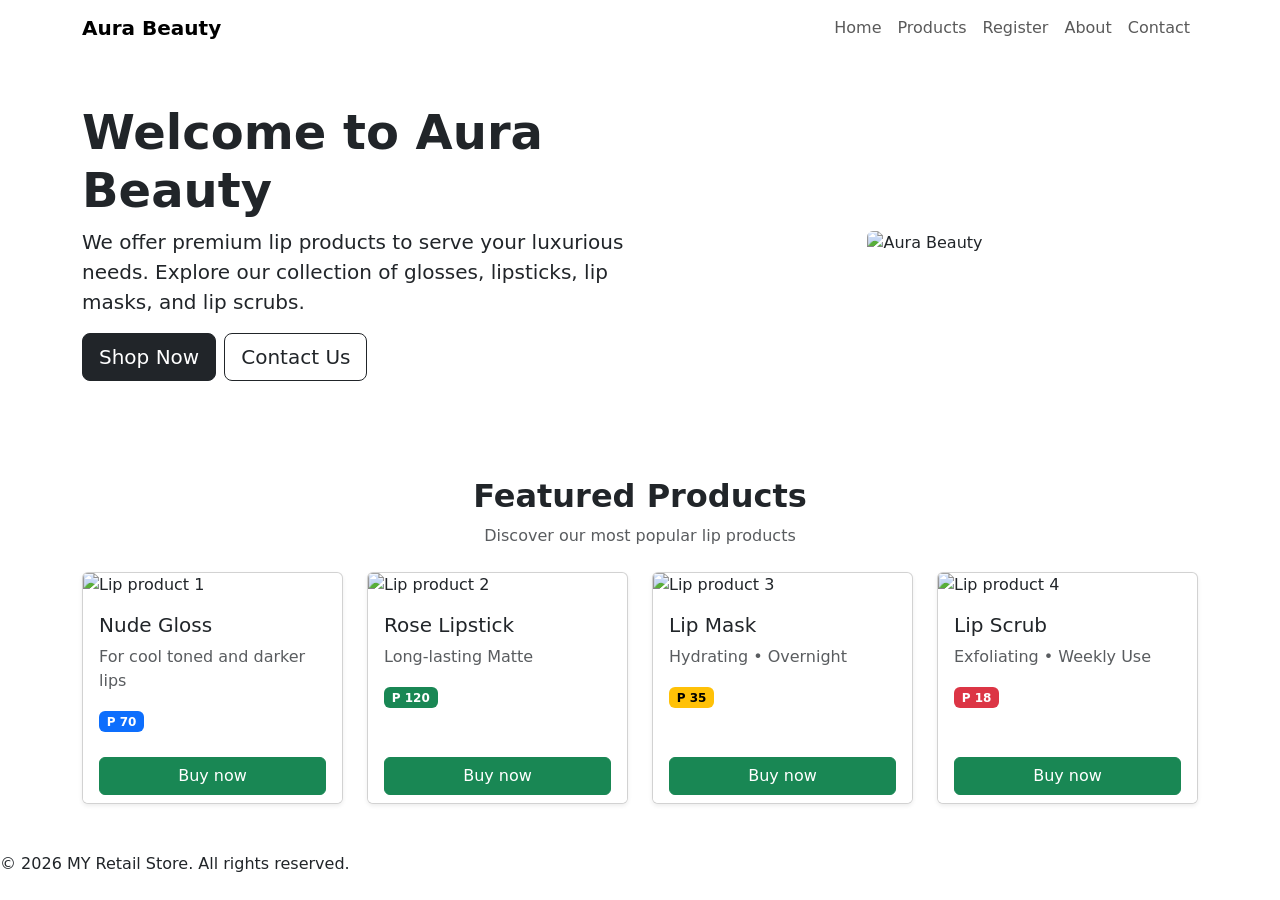
==== index.html @ e470f516 "Add files via upload" ====
<!DOCTYPE html>
<html lang="en">
<head>
	<meta charset="UTF-8">	
	<title>Home Page</title>
	<link rel="stylesheet" href="style.css">
    <!-- Bootstrap CSS -->
  <link href="https://cdn.jsdelivr.net/npm/bootstrap@5.3.3/dist/css/bootstrap.min.css" rel="stylesheet">
  <!--Bootsrap Icons-->
  <link rel="stylesheet" href="https://cdn.jsdelivr.net/npm/bootstrap-icons@1.11.3/font/bootstrap-icons.css">
</head>
<body>
<nav class="navbar navbar-expand-lg navbar-light custom-nav">
    <div class="container">
        <!--Logo/Brand-->
        <a class="navbar-brand fw-bold" href="index.html">
            Aura Beauty</a>
        <!--Mobile Toggle Button-->
        <button class="navbar-toggler" type="button" data-bs-toggle="collapse" data-bs-target="#mainNav">
            <span class="navbar-toggler-icon"></span>
        </button>
        <!--Navigation Links-->
        <div class="collapse navbar-collapse"id="mainNav">
              <ul class="navbar-nav ms-auto align-items-lg-center">
                <li class="nav-item">
                    <a class="nav-link" href="index.html">Home</a>
                </li>
                <li class="nav-item">
                    <a class="nav-link" href="products.html">Products</a>
                </li>
                <li class="nav-item">
                    <a class="nav-link" href="register.html">Register</a>
                </li>
                <li class="nav-item">
                    <a class="nav-link" href="about.html">About</a>
                </li>
                <li class="nav-item">
                    <a class="nav-link" href="contact.html">Contact</a>
                </li>
                  </ul>
                </div>
    </div>
</nav>	
<header class="py-5 custom-header">
    <div class="container">
        <div class="row align-items-center g-4">
            <div class="col-md-6">
                <h1 class="display-5 fw-bold">Welcome to Aura Beauty</h1>
                <p class="lead">
                  We offer premium lip products to serve your luxurious needs. Explore our collection of glosses, lipsticks, lip masks, and lip scrubs.
                </p>
                <div class="d-flex gap-2">
                    <a class="btn btn-dark btn-lg" href="products.html">Shop Now</a>
                    <a class="btn btn-outline-dark btn-lg" href="contact us.html">Contact Us</a>
                </div>
            </div>
            <div class="col-md-6 text-center">
                <img src="images/home-page.jpg" alt="Aura Beauty" class="img-fluid rounded">
            </div>
        </div>
      </div>
</header>
  
<!--Main Content-->
 <main>
    <section id="lip-product" class="py-5"> 
  <div class="container"> 
    <div class="text-center mb-4"> 
      <h2 class="fw-bold">Featured Products</h2> 
      <p class="text-muted">Discover our most popular lip products</p> 
    </div> 
 
    <div class="row g-4"> 
      <!-- Lip product 1 --> 
      <div class="col-sm-6 col-lg-3"> 
        <div class="card h-100 shadow-sm"> 
          <img src="images/lip gloss.jpg" class="card-img-top" alt="Lip product 1"> 
          <div class="card-body"> 
            <h5 class="card-title">Nude Gloss</h5> 
            <p class="card-text text-muted">For cool toned and darker lips </p> 
            <span class="badge text-bg-primary">P 70</span> 
          </div> 
          <div class="card-footer bg-white border-0"> 
            <a href="register.html" class="btn btn-success w-100">Buy now</a> 
          </div> 
        </div> 
      </div> 
 
      <!-- Lip product 2 --> 
      <div class="col-sm-6 col-lg-3"> 
        <div class="card h-100 shadow-sm"> 
          <img src="images/lip stick.jpg" class="card-img-top" alt="Lip product 2"> 
          <div class="card-body"> 
            <h5 class="card-title">Rose Lipstick</h5> 
            <p class="card-text text-muted">Long-lasting Matte </p> 
            <span class="badge text-bg-success">P 120</span> 
          </div> 
          <div class="card-footer bg-white border-0"> 
            <a href="register.html" class="btn btn-success w-100">Buy now</a> 
          </div> 
        </div> 
      </div> 
 
      <!-- Lip product 3 --> 
      <div class="col-sm-6 col-lg-3"> 
        <div class="card h-100 shadow-sm"> 
          <img src="images/lip mask.jpg" class="card-img-top" alt="Lip product 3"> 
          <div class="card-body"> 
            <h5 class="card-title">Lip Mask</h5> 
            <p class="card-text text-muted">Hydrating • Overnight </p> 
            <span class="badge text-bg-warning">P 35</span> 
          </div> 
          <div class="card-footer bg-white border-0"> 
            <a href="register.html" class="btn btn-success w-100">Buy now</a> 
          </div> 
        </div> 
      </div> 
 
      <!-- Lip product 4 --> 
      <div class="col-sm-6 col-lg-3"> 
        <div class="card h-100 shadow-sm"> 
          <img src="images/lip scrub.jpg" class="card-img-top" alt="Lip product 4"> 
          <div class="card-body"> 
            <h5 class="card-title">Lip Scrub</h5> 
            <p class="card-text text-muted">Exfoliating • Weekly Use </p> 
            <span class="badge text-bg-danger">P 18</span> 
          </div> 
          <div class="card-footer bg-white border-0"> 
            <a href="register.html" class="btn btn-success w-100">Buy now</a> 
          </div> 
        </div> 
      </div> 
    </div> 
  </div> 
</section> 
   </section>
  </main>
 <!--Footer-->
  <footer>
	<p>&copy; 2026 MY Retail Store. All rights reserved.</p>
 </footer>
 <scriptt scr="https://cdn.jsdelivr.net/npm/bootstrap@5.3.3/dist/js/bootstrap.bundle.min.js"></scriptt>
</body>
</html>
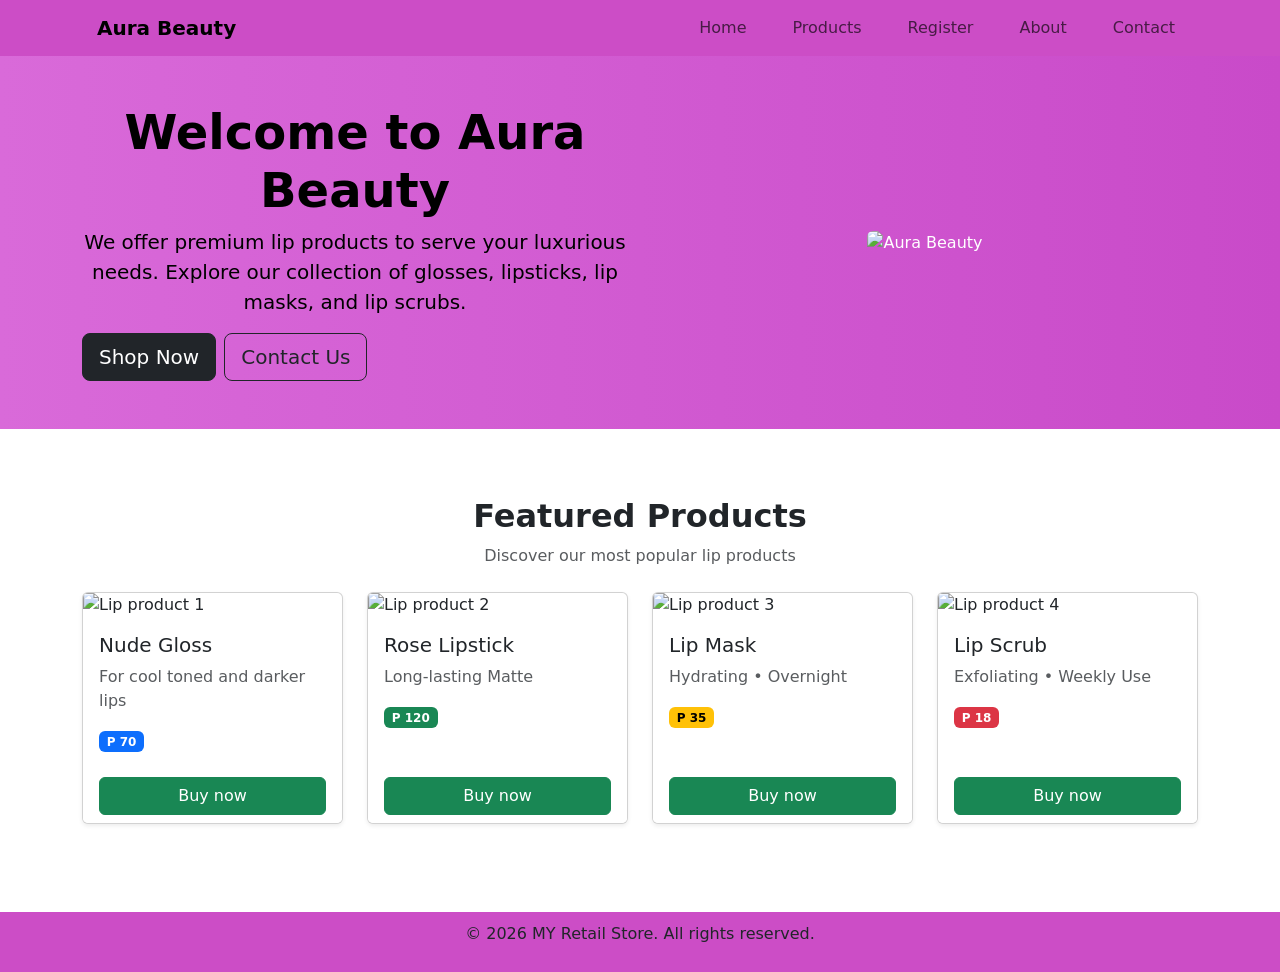
==== commit 0df19021: "Fix HTML structure" ====
--- a/index.html
+++ b/index.html
@@ -51,7 +51,7 @@
                 </p>
                 <div class="d-flex gap-2">
                     <a class="btn btn-dark btn-lg" href="products.html">Shop Now</a>
-                    <a class="btn btn-outline-dark btn-lg" href="contact us.html">Contact Us</a>
+                    <a class="btn btn-outline-dark btn-lg" href="contact.html">Contact Us</a>
                 </div>
             </div>
             <div class="col-md-6 text-center">
@@ -74,7 +74,7 @@
       <!-- Lip product 1 --> 
       <div class="col-sm-6 col-lg-3"> 
         <div class="card h-100 shadow-sm"> 
-          <img src="images/lip gloss.jpg" class="card-img-top" alt="Lip product 1"> 
+          <img src="images/lip-gloss.jpg" class="card-img-top" alt="Lip product 1"> 
           <div class="card-body"> 
             <h5 class="card-title">Nude Gloss</h5> 
             <p class="card-text text-muted">For cool toned and darker lips </p> 
@@ -89,7 +89,7 @@
       <!-- Lip product 2 --> 
       <div class="col-sm-6 col-lg-3"> 
         <div class="card h-100 shadow-sm"> 
-          <img src="images/lip stick.jpg" class="card-img-top" alt="Lip product 2"> 
+          <img src="images/lip-stick.jpg" class="card-img-top" alt="Lip product 2"> 
           <div class="card-body"> 
             <h5 class="card-title">Rose Lipstick</h5> 
             <p class="card-text text-muted">Long-lasting Matte </p> 
@@ -104,7 +104,7 @@
       <!-- Lip product 3 --> 
       <div class="col-sm-6 col-lg-3"> 
         <div class="card h-100 shadow-sm"> 
-          <img src="images/lip mask.jpg" class="card-img-top" alt="Lip product 3"> 
+          <img src="images/lip-mask.jpg" class="card-img-top" alt="Lip product 3"> 
           <div class="card-body"> 
             <h5 class="card-title">Lip Mask</h5> 
             <p class="card-text text-muted">Hydrating • Overnight </p> 
@@ -119,7 +119,7 @@
       <!-- Lip product 4 --> 
       <div class="col-sm-6 col-lg-3"> 
         <div class="card h-100 shadow-sm"> 
-          <img src="images/lip scrub.jpg" class="card-img-top" alt="Lip product 4"> 
+          <img src="images/lip-scrub.jpg" class="card-img-top" alt="Lip product 4"> 
           <div class="card-body"> 
             <h5 class="card-title">Lip Scrub</h5> 
             <p class="card-text text-muted">Exfoliating • Weekly Use </p> 
@@ -132,13 +132,12 @@
       </div> 
     </div> 
   </div> 
-</section> 
    </section>
   </main>
  <!--Footer-->
   <footer>
 	<p>&copy; 2026 MY Retail Store. All rights reserved.</p>
  </footer>
- <scriptt scr="https://cdn.jsdelivr.net/npm/bootstrap@5.3.3/dist/js/bootstrap.bundle.min.js"></scriptt>
+ <script src="https://cdn.jsdelivr.net/npm/bootstrap@5.3.3/dist/js/bootstrap.bundle.min.js"></scriptt>
 </body>
 </html>
--- a/style.css
+++ b/style.css
@@ -0,0 +1,85 @@
+/* Make page take full height*/
+html,body {height: 100%;
+           margin: 0;
+}
+/* Flex layout */
+body {display:flex;
+       flex-direction:column;
+}
+/* Main content grows */
+main {flex:1;}
+/* Reset default browser spacing */
+body {
+	margin: 0;
+	font-family: Arial,sans-serif;
+	background-color: #f4f4f4;
+}
+
+/* Header */
+header {
+	background-color: #cc4dc6;
+        color: white;
+	padding: 20px;
+        text-align: center;
+}
+
+/* Navigation */
+
+nav{ 
+        background-color: #cc4dc6;
+	padding: 10px;
+	text-align: center;
+}
+
+nav a {
+      color: rgb(0, 0, 0);
+      text-decoration: none;
+      margin:0 15px;
+      font-weight: bold;
+}
+
+nav a:hover {
+     text-decoration:underline;
+}
+
+/* Main content */
+main {
+     padding: 20px;
+}
+
+/* Sections */
+section {
+       background-color: white;
+       padding: 15px;
+       margin-bottom: 20px;
+       border-radius: 5px;
+}
+ /* Products */
+.product { 
+	border: 1px solid #cc4dc6;
+	padding: 10px;
+	margin-top: 10px;
+	border-radius: 5px;
+}
+
+/* Footer */
+footer {
+	background-color: #cc4dc6;
+	colour: rgb(0, 0, 0);
+	text-align: center;
+        padding: 10px;
+        
+}
+ 
+/*Custome header styling*/
+.custom-nav{
+	background-color: #cc4dc6;
+}
+.custom-header {background:linear-gradient(to right, #d96ad9, #c94ac9)
+}      
+
+.custom-header h1,
+.custom-header p {
+        color:black;
+}
+      
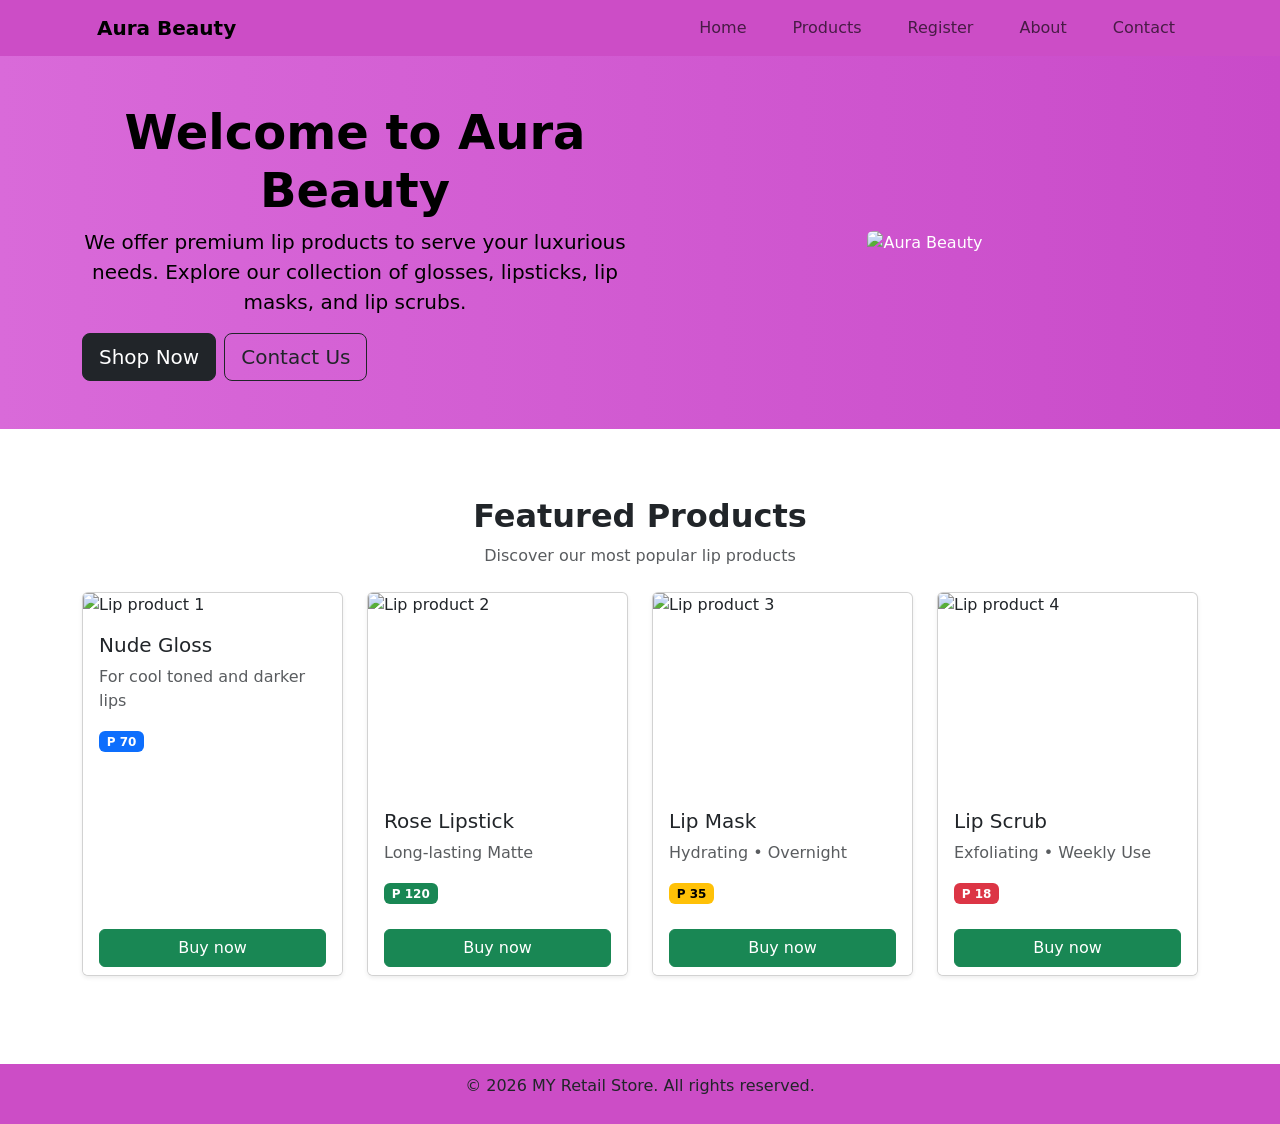
==== commit 8ffbb79c: "Add files via upload" ====
--- a/index.html
+++ b/index.html
@@ -1,13 +1,15 @@
 <!DOCTYPE html>
 <html lang="en">
 <head>
-	<meta charset="UTF-8">	
+	<meta charset="UTF-8">
+  <meta name="viewport" content="width=device-width, initial-scale=1">
 	<title>Home Page</title>
 	<link rel="stylesheet" href="style.css">
     <!-- Bootstrap CSS -->
   <link href="https://cdn.jsdelivr.net/npm/bootstrap@5.3.3/dist/css/bootstrap.min.css" rel="stylesheet">
   <!--Bootsrap Icons-->
   <link rel="stylesheet" href="https://cdn.jsdelivr.net/npm/bootstrap-icons@1.11.3/font/bootstrap-icons.css">
+
 </head>
 <body>
 <nav class="navbar navbar-expand-lg navbar-light custom-nav">
@@ -44,7 +46,7 @@
 <header class="py-5 custom-header">
     <div class="container">
         <div class="row align-items-center g-4">
-            <div class="col-md-6">
+            <div class="col-12 col-md-6">
                 <h1 class="display-5 fw-bold">Welcome to Aura Beauty</h1>
                 <p class="lead">
                   We offer premium lip products to serve your luxurious needs. Explore our collection of glosses, lipsticks, lip masks, and lip scrubs.
@@ -72,9 +74,9 @@
  
     <div class="row g-4"> 
       <!-- Lip product 1 --> 
-      <div class="col-sm-6 col-lg-3"> 
+      <div class="col-12 col-sm-6 col-lg-3"> 
         <div class="card h-100 shadow-sm"> 
-          <img src="images/lip-gloss.jpg" class="card-img-top" alt="Lip product 1"> 
+          <img src="images/lip-gloss.jpg" class="card-img-top img-fluid" alt="Lip product 1"> 
           <div class="card-body"> 
             <h5 class="card-title">Nude Gloss</h5> 
             <p class="card-text text-muted">For cool toned and darker lips </p> 
@@ -87,7 +89,7 @@
       </div> 
  
       <!-- Lip product 2 --> 
-      <div class="col-sm-6 col-lg-3"> 
+      <div class="col-12 col-sm-6 col-lg-3"> 
         <div class="card h-100 shadow-sm"> 
           <img src="images/lip-stick.jpg" class="card-img-top" alt="Lip product 2"> 
           <div class="card-body"> 
@@ -102,7 +104,7 @@
       </div> 
  
       <!-- Lip product 3 --> 
-      <div class="col-sm-6 col-lg-3"> 
+      <div class="col-12 col-sm-6 col-lg-3"> 
         <div class="card h-100 shadow-sm"> 
           <img src="images/lip-mask.jpg" class="card-img-top" alt="Lip product 3"> 
           <div class="card-body"> 
@@ -117,7 +119,7 @@
       </div> 
  
       <!-- Lip product 4 --> 
-      <div class="col-sm-6 col-lg-3"> 
+      <div class="col-12 col-sm-6 col-lg-3"> 
         <div class="card h-100 shadow-sm"> 
           <img src="images/lip-scrub.jpg" class="card-img-top" alt="Lip product 4"> 
           <div class="card-body"> 
@@ -138,6 +140,6 @@
   <footer>
 	<p>&copy; 2026 MY Retail Store. All rights reserved.</p>
  </footer>
- <script src="https://cdn.jsdelivr.net/npm/bootstrap@5.3.3/dist/js/bootstrap.bundle.min.js"></scriptt>
+ <script src="https://cdn.jsdelivr.net/npm/bootstrap@5.3.3/dist/js/bootstrap.bundle.min.js"></script>
 </body>
 </html>
--- a/style.css
+++ b/style.css
@@ -82,4 +82,9 @@
 .custom-header p {
         color:black;
 }
-      
+ 
+/* Fix product images */
+.card-img-top {
+        height: 200px;
+        object-fit: cover;
+}
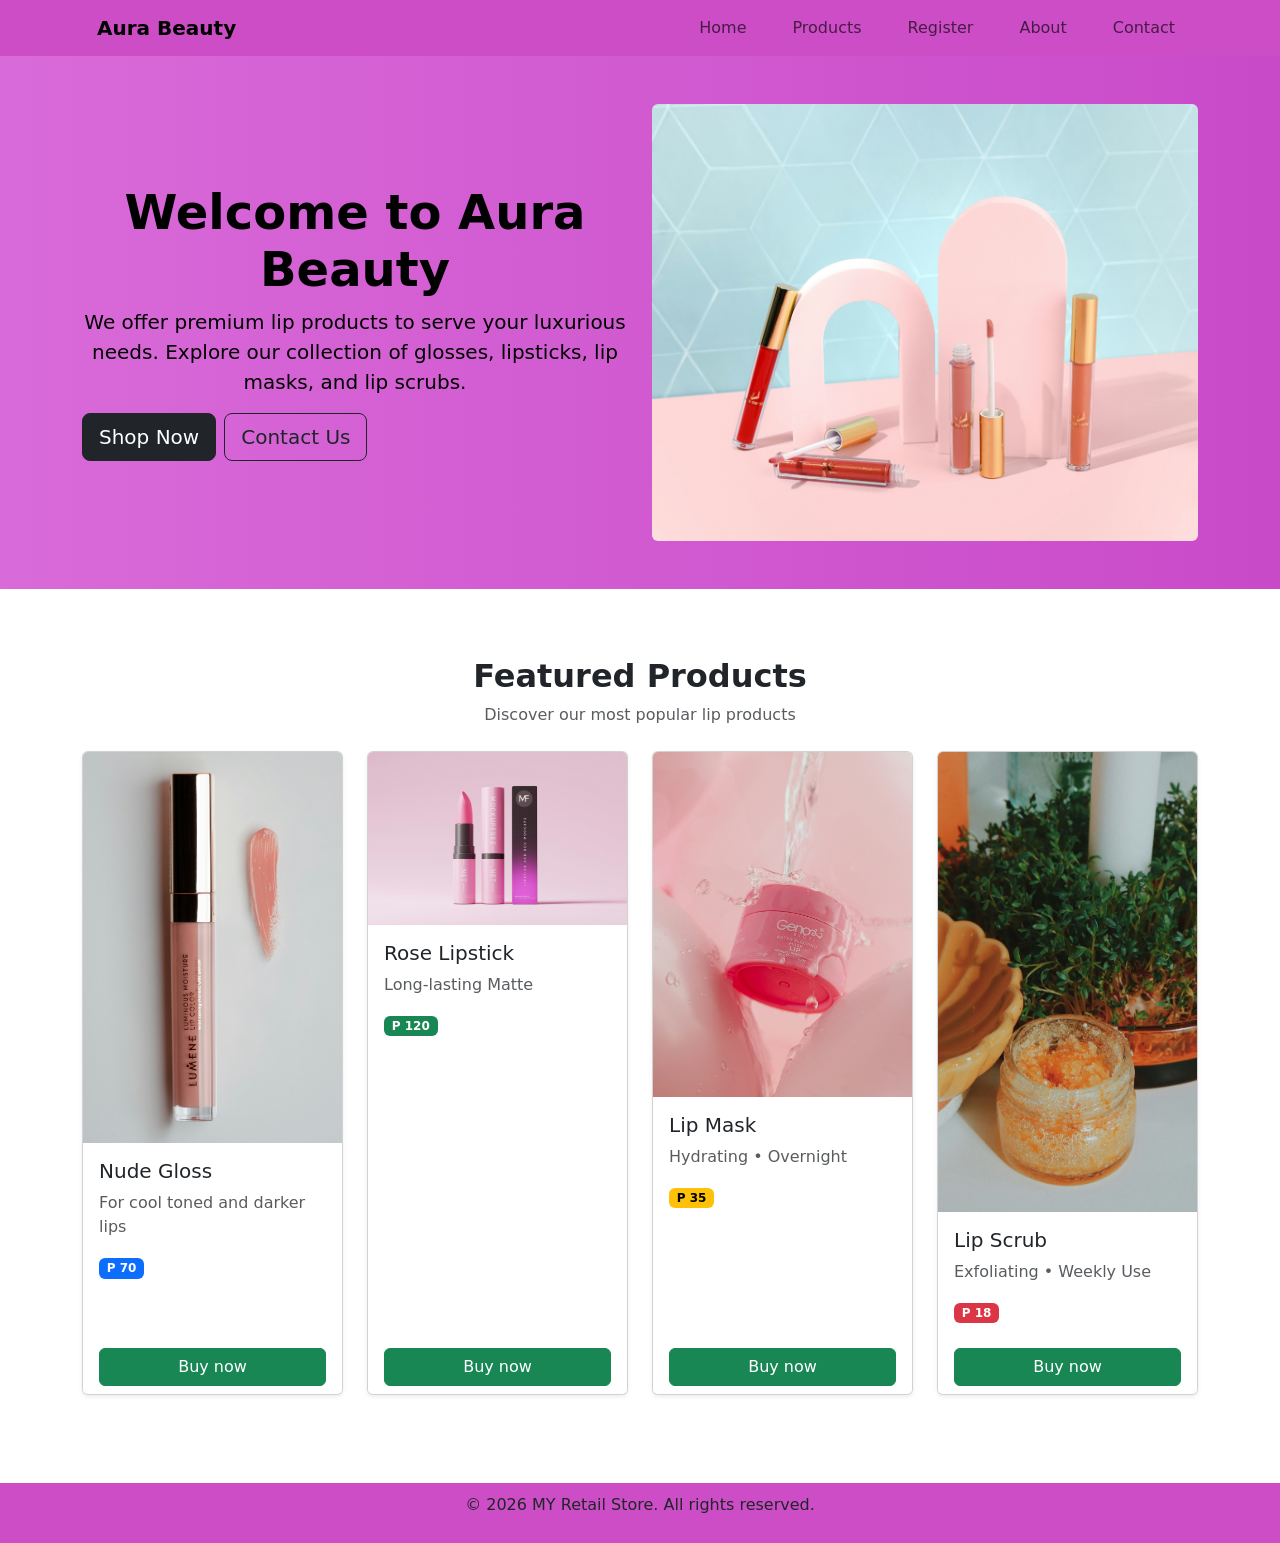
==== commit 0097f12b: "Add files via upload" ====
--- a/index.html
+++ b/index.html
@@ -1,4 +1,4 @@
-<!DOCTYPE html>
+ <!DOCTYPE html>
 <html lang="en">
 <head>
 	<meta charset="UTF-8">
--- a/style.css
+++ b/style.css
@@ -88,3 +88,10 @@
         height: 200px;
         object-fit: cover;
 }
+
+/* control image height */
+.card-img-top {
+    width: 100%;
+    height: auto;
+    object-fit: contain;
+}
